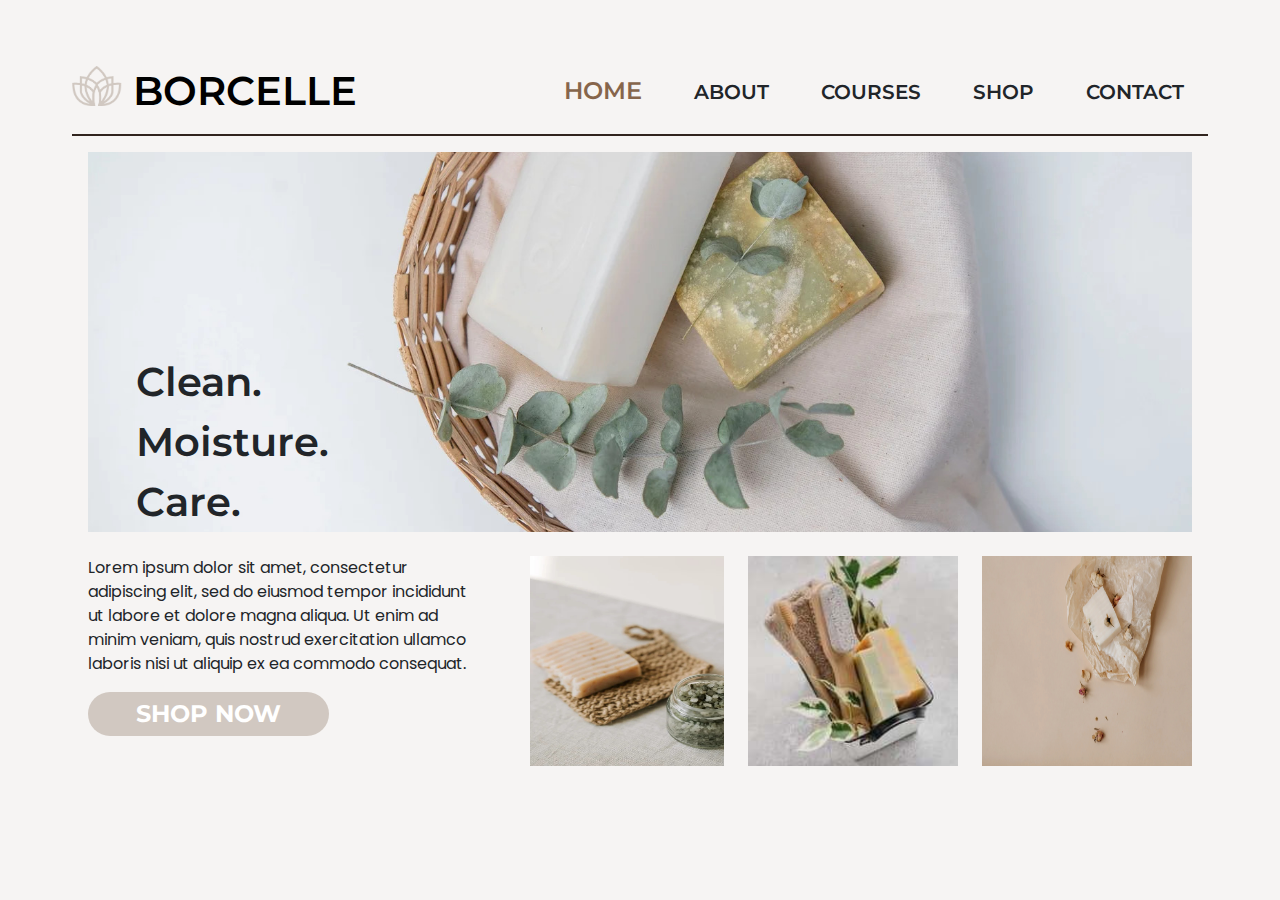
==== AWST/MidtermActs/MidtermActivity1/index.html @ 10aae7a9 "initial commit" ====
<!DOCTYPE html>
<html lang="en">

<head>
    <meta charset="UTF-8">
    <meta name="viewport" content="width=device-width, initial-scale=1.0">
    <link rel="stylesheet" href="assets/css/style.css">
    <link rel="preconnect" href="https://fonts.googleapis.com">
    <link rel="preconnect" href="https://fonts.gstatic.com" crossorigin>
    <link
        href="https://fonts.googleapis.com/css2?family=Poppins:ital,wght@0,100;0,200;0,300;0,400;0,500;0,600;0,700;0,800;0,900;1,100;1,200;1,300;1,400;1,500;1,600;1,700;1,800;1,900&display=swap"
        rel="stylesheet">
    <link rel="preconnect" href="https://fonts.googleapis.com">
    <link rel="preconnect" href="https://fonts.gstatic.com" crossorigin>
    <link href="https://fonts.googleapis.com/css2?family=Montserrat:ital,wght@0,100..900;1,100..900&display=swap"
        rel="stylesheet">
    <link href="https://cdn.jsdelivr.net/npm/bootstrap@5.3.3/dist/css/bootstrap.min.css" rel="stylesheet"
        integrity="sha384-QWTKZyjpPEjISv5WaRU9OFeRpok6YctnYmDr5pNlyT2bRjXh0JMhjY6hW+ALEwIH" crossorigin="anonymous">
    <script src="https://cdn.jsdelivr.net/npm/bootstrap@5.3.3/dist/js/bootstrap.bundle.min.js"
        integrity="sha384-YvpcrYf0tY3lHB60NNkmXc5s9fDVZLESaAA55NDzOxhy9GkcIdslK1eN7N6jIeHz"
        crossorigin="anonymous"></script>
    <title>Ambas - Midterm Activity 1</title>
</head>

<body class="costum-bg m-4">
    <div class="m-5">
        <nav class="navbar navbar-light bg-transparent costum-border navbar-expand-lg">
            <a class="navbar-brand text-uppercase fw-semibold fs-1" href="#">
                <img src="assets/images/logo.png" alt="logo" width="50" height="40"
                    class="d-inline-block align-text-top">
                borcelle
            </a>
        

            <button class="navbar-toggler" type="button" data-bs-toggle="collapse" data-bs-target="#navbarNav"
                aria-controls="navbarNav" aria-expanded="false" aria-label="Toggle navigation">
                <span class="navbar-toggler-icon"></span>
            </button>
        

            <div class="collapse navbar-collapse" id="navbarNav">
                <div class="ms-auto">
                    <a class="nav-link d-inline-block mx-4 text-uppercase fs-4 fw-semibold costum-navlink" href="index.html">Home</a>
                    <a class="nav-link d-inline-block mx-4 text-uppercase fs-5 fw-semibold" href="about.html">About</a>
                    <a class="nav-link d-inline-block mx-4 text-uppercase fs-5 fw-semibold" href="courses.html">Courses</a>
                    <a class="nav-link d-inline-block mx-4 text-uppercase fs-5 fw-semibold" href="shop.html">Shop</a>
                    <a class="nav-link d-inline-block mx-4 text-uppercase fs-5 fw-semibold" href="contact.html">Contact</a>
                </div>
            </div>
        </nav>
        

        <div class="p-3">
            <div class="position-relative bg-image">
                <div class="position-absolute bottom-0 start-0 ps-5">
                    <p class="fw-semibold fs-1 mb-0">Clean.</p>
                    <p class="fw-semibold fs-1 mb-0">Moisture.</p>
                    <p class="fw-semibold fs-1 mb-0">Care.</p>
                </div>
            </div>
            <div class="d-flex mt-4 flex-lg-row align-items-start">
                <div class="me-5" style="width: 40%;">
                    <p class="fs-6 poppins-font">Lorem ipsum dolor sit amet, consectetur adipiscing elit, sed do eiusmod
                        tempor incididunt ut labore et dolore magna aliqua. Ut enim ad minim veniam, quis nostrud
                        exercitation ullamco laboris nisi ut aliquip ex ea commodo consequat.</p>
                    <button class="rounded-5 costum-shop fs-4 border-0 px-5 py-1">
                        <a href="" class="text-uppercase text-decoration-none text-white fw-bold">shop now</a>
                    </button>
                </div>
                <div class="d-flex" style="width: 60%;">
                    <img src="assets/images/home2.jpg" class="me-4 flex-grow-1" height="210" width="210" alt="...">
                    <img src="assets/images/home3.jpg" class="me-4 flex-grow-1" height="210" width="210" alt="...">
                    <img src="assets/images/home4.jpg" class="flex-grow-1+" height="210" width="210" alt="...">
                </div>
            </div>

        </div>
    </div>
    
</body>

</html>
---- AWST/MidtermActs/MidtermActivity1/assets/css/style.css ----
*{
    font-family: 'Montserrat', sans-serif;
}
.poppins-font{
    font-family: 'Poppins', sans-serif;
}
.costum-bg{
    background-color: #f6f4f3;
}
.costum-border{
    border-bottom: 2px solid #31241e;
}
.bg-image{
    background-image: url(../images/home1.jpg);
    background-size: cover; 
    background-position: center; 
    height: 380px;
}
.costum-shop{
    background-color: #d1c8c1;
}
.costum-navlink{
    color: #86654b !important;
}
.about-image{
    height: 500px !important;
    width: 500px !important;
    object-fit: cover;
}
.about-font{
    color: #31241e !important;
}
.courses-image{
    height: 350px !important;
    width: 600px !important;
    object-fit: cover;
}
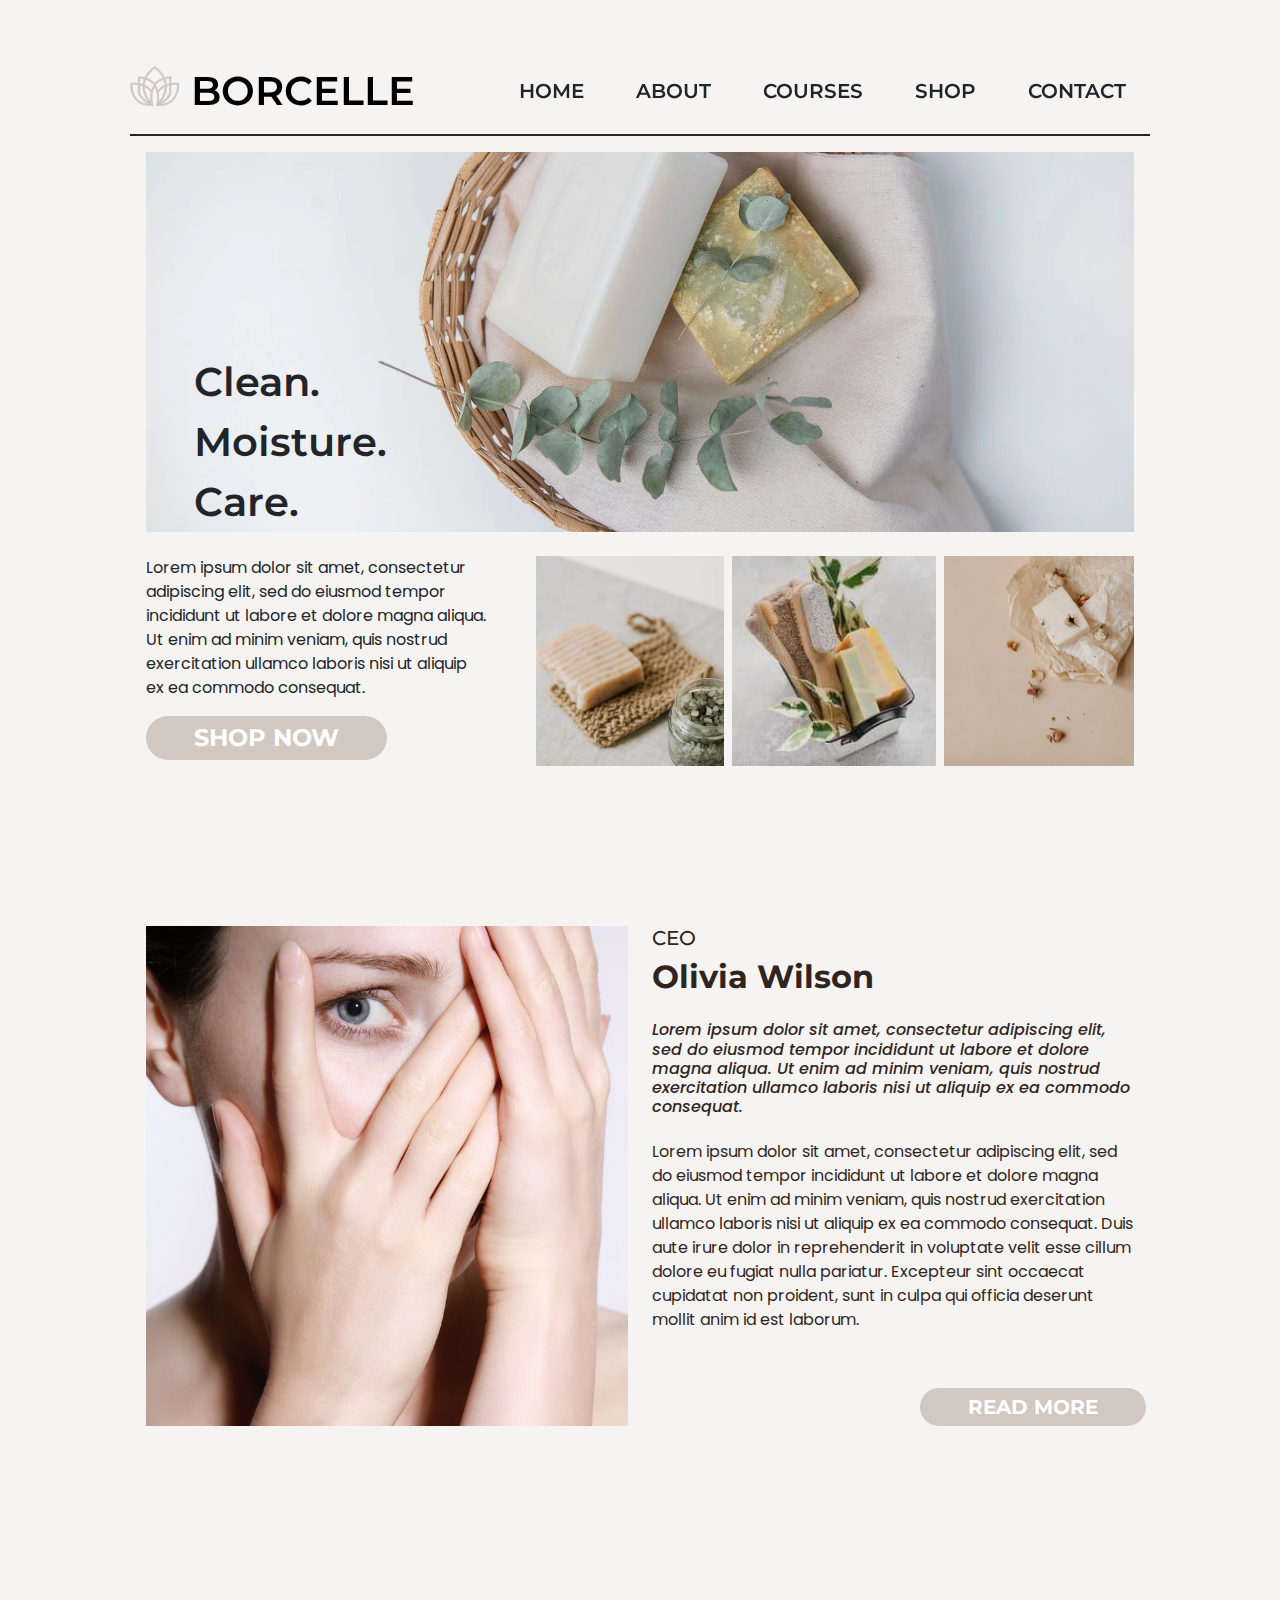
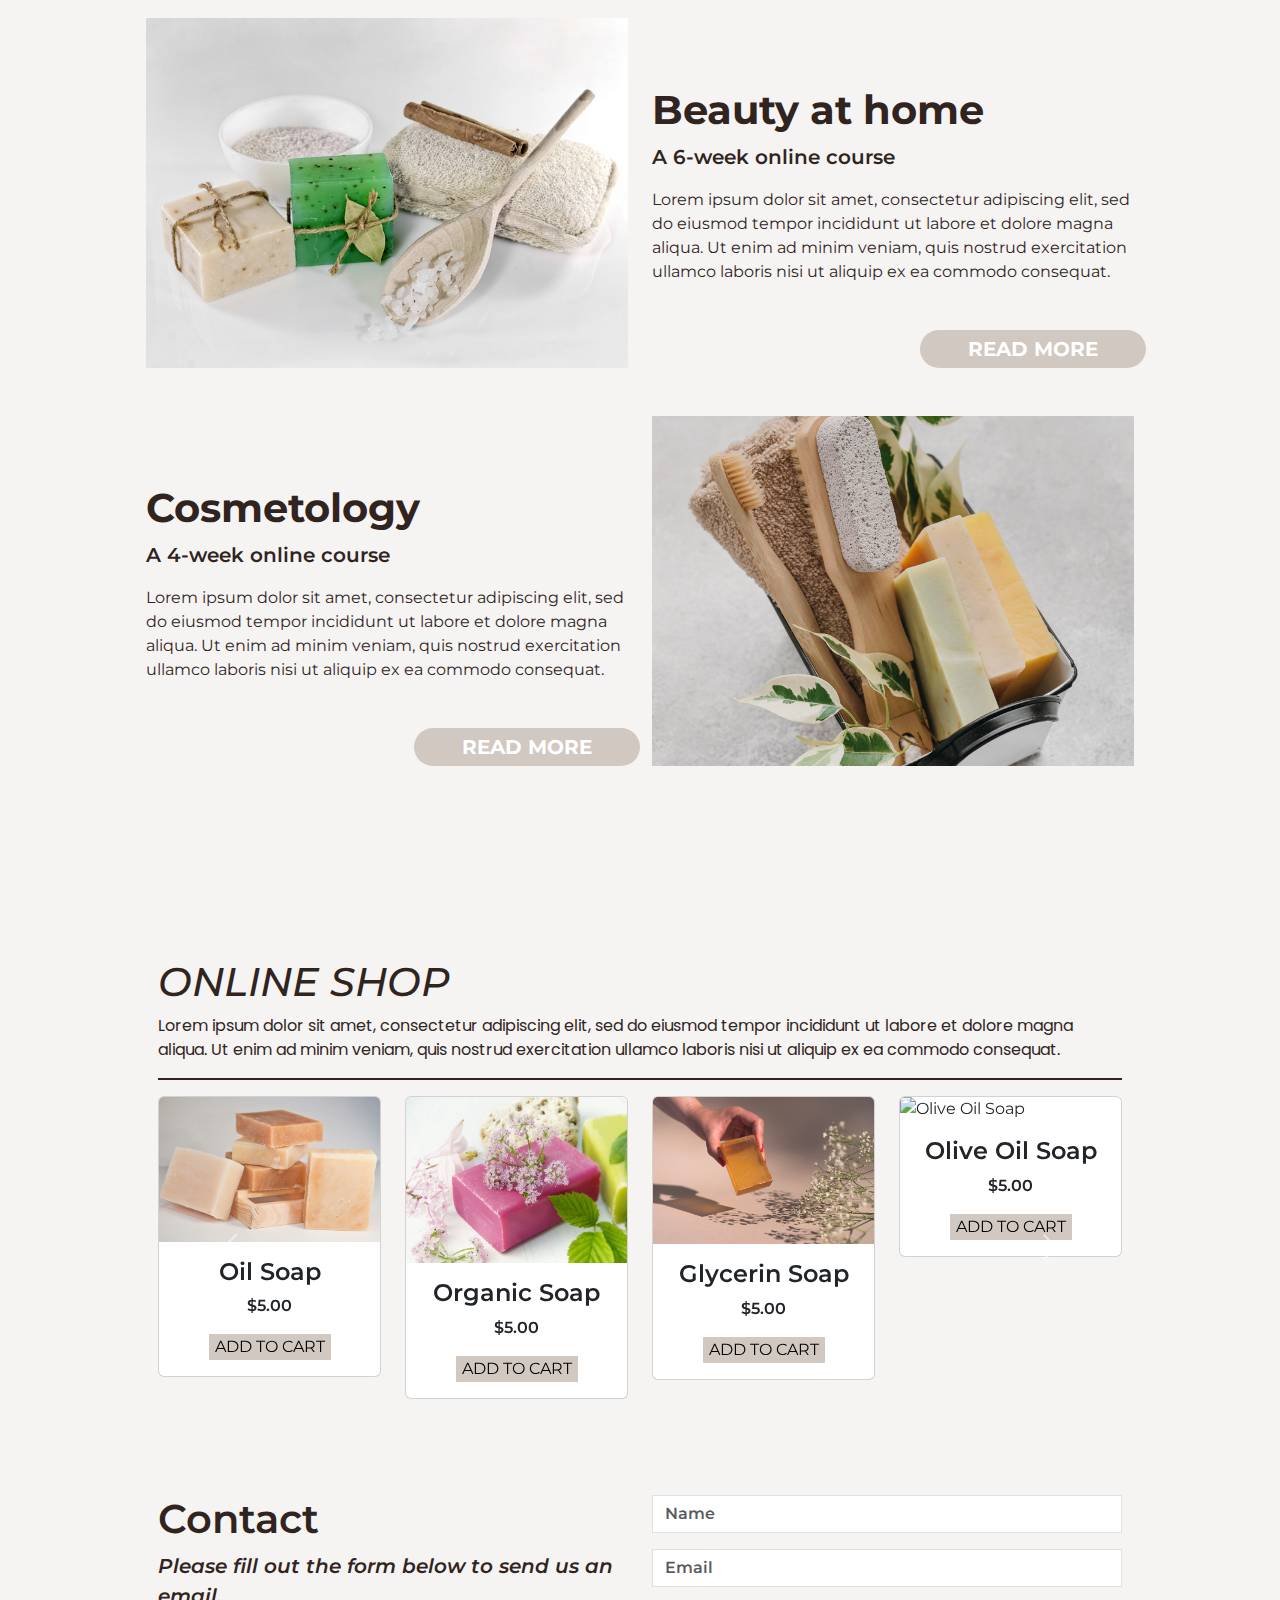
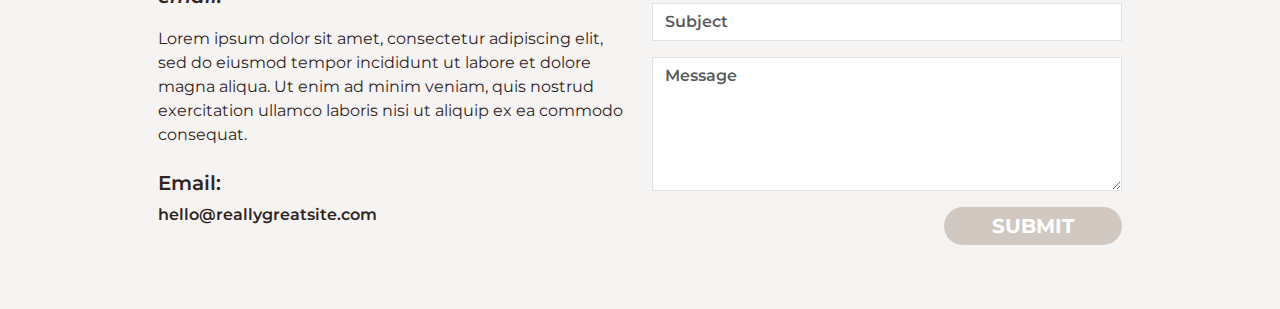
==== commit 5f9150db: "Update index.html" ====
--- a/AWST/MidtermActs/MidtermActivity1/index.html
+++ b/AWST/MidtermActs/MidtermActivity1/index.html
@@ -23,34 +23,38 @@
 </head>
 
 <body class="costum-bg m-4">
+    <div class="container fixed-container">
     <div class="m-5">
-        <nav class="navbar navbar-light bg-transparent costum-border navbar-expand-lg">
+        <nav class="navbar navbar-light costum-border navbar-expand-lg sticky-lg-top">
             <a class="navbar-brand text-uppercase fw-semibold fs-1" href="#">
                 <img src="assets/images/logo.png" alt="logo" width="50" height="40"
                     class="d-inline-block align-text-top">
                 borcelle
             </a>
-        
+
 
             <button class="navbar-toggler" type="button" data-bs-toggle="collapse" data-bs-target="#navbarNav"
                 aria-controls="navbarNav" aria-expanded="false" aria-label="Toggle navigation">
                 <span class="navbar-toggler-icon"></span>
             </button>
-        
+
 
             <div class="collapse navbar-collapse" id="navbarNav">
                 <div class="ms-auto">
-                    <a class="nav-link d-inline-block mx-4 text-uppercase fs-4 fw-semibold costum-navlink" href="index.html">Home</a>
-                    <a class="nav-link d-inline-block mx-4 text-uppercase fs-5 fw-semibold" href="about.html">About</a>
-                    <a class="nav-link d-inline-block mx-4 text-uppercase fs-5 fw-semibold" href="courses.html">Courses</a>
-                    <a class="nav-link d-inline-block mx-4 text-uppercase fs-5 fw-semibold" href="shop.html">Shop</a>
-                    <a class="nav-link d-inline-block mx-4 text-uppercase fs-5 fw-semibold" href="contact.html">Contact</a>
+                    <a class="nav-link d-inline-block mx-4 text-uppercase fs-5 fw-semibold"
+                        href="#">Home</a>
+                    <a class="nav-link d-inline-block mx-4 text-uppercase fs-5 fw-semibold" href="#about">About</a>
+                    <a class="nav-link d-inline-block mx-4 text-uppercase fs-5 fw-semibold"
+                        href="#courses">Courses</a>
+                    <a class="nav-link d-inline-block mx-4 text-uppercase fs-5 fw-semibold" href="#shop">Shop</a>
+                    <a class="nav-link d-inline-block mx-4 text-uppercase fs-5 fw-semibold"
+                        href="#contact">Contact</a>
                 </div>
             </div>
         </nav>
-        
-
-        <div class="p-3">
+
+
+        <div id="home" class="container p-3">
             <div class="position-relative bg-image">
                 <div class="position-absolute bottom-0 start-0 ps-5">
                     <p class="fw-semibold fs-1 mb-0">Clean.</p>
@@ -67,16 +71,198 @@
                         <a href="" class="text-uppercase text-decoration-none text-white fw-bold">shop now</a>
                     </button>
                 </div>
-                <div class="d-flex" style="width: 60%;">
-                    <img src="assets/images/home2.jpg" class="me-4 flex-grow-1" height="210" width="210" alt="...">
-                    <img src="assets/images/home3.jpg" class="me-4 flex-grow-1" height="210" width="210" alt="...">
-                    <img src="assets/images/home4.jpg" class="flex-grow-1+" height="210" width="210" alt="...">
-                </div>
+                <div class="d-flex justify-content-between" style="width: 70%;">
+                    <div class="flex-fill d-flex justify-content-center">
+                        <img src="assets/images/home2.jpg" class="img-fluid me-3" style="height: 210px; width: 210px; object-fit: cover;" alt="...">
+                    </div>
+                    <div class="flex-fill d-flex justify-content-center">
+                        <img src="assets/images/home3.jpg" class="img-fluid me-3" style="height: 210px; width: 210px; object-fit: cover;" alt="...">
+                    </div>
+                    <div class="flex-fill d-flex justify-content-center">
+                        <img src="assets/images/home4.jpg" class="img-fluid" style="height: 210px; width: 210px; object-fit: cover;" alt="...">
+                    </div>
+                </div>
+                
             </div>
 
         </div>
+
+        <div id="about" class="p-3 mt-5 pt-5">
+            <div class="row pt-5">
+
+                <div class="col-md-6 ">
+                    <img src="assets/images/about1.jpg" class="img-fluid about-image" alt="...">
+                </div>
+        
+                
+                <div class="col-md-6  position-relative">
+                   
+                    <h3 class="fs-5 about-font">CEO</h3>
+                    <h2 class="fs-2 fw-bold about-font">Olivia Wilson</h2>
+        
+                  
+                    <h5 class="fs-6 text-justify fw-medium fst-italic about-font my-4 poppins-font">
+                        Lorem ipsum dolor sit amet, consectetur adipiscing elit, sed do eiusmod tempor incididunt ut labore et dolore magna aliqua. Ut enim ad minim veniam, quis nostrud exercitation ullamco laboris nisi ut aliquip ex ea commodo consequat.
+                    </h5>
+        
+                  
+                    <p class="fs-6 text-justify about-font poppins-font">
+                        Lorem ipsum dolor sit amet, consectetur adipiscing elit, sed do eiusmod tempor incididunt ut labore et dolore magna aliqua. Ut enim ad minim veniam, quis nostrud exercitation ullamco laboris nisi ut aliquip ex ea commodo consequat. Duis aute irure dolor in reprehenderit in voluptate velit esse cillum dolore eu fugiat nulla pariatur. Excepteur sint occaecat cupidatat non proident, sunt in culpa qui officia deserunt mollit anim id est laborum.
+                    </p>
+        
+                
+                    <button class="rounded-5 costum-shop fs-5 border-0 px-5 py-1 position-absolute bottom-0 end-0">
+                        <a href="" class="text-uppercase text-decoration-none text-white fw-bold">Read More</a>
+                    </button>
+                </div>
+            </div>
+
+
+            <div id="courses" class="mt-5 pt-5">
+                <div class="row mb-5 pt-5 mt-5">
+                    
+                    <div class="col-md-6">
+                        <img src="assets/images/courses1.jpg" class="img-fluid courses-image" alt="Beauty at home">
+                    </div>
+        
+                    
+                    <div class="col-md-6 d-flex flex-column justify-content-center position-relative">
+                        <h3 class="fw-bold fs-1 fw-semibold about-font">Beauty at home</h3>
+                        <p class="fs-5 fw-semibold about-font">A 6-week online course</p>
+                        <p class="fs-6 about-font">Lorem ipsum dolor sit amet, consectetur adipiscing elit, sed do eiusmod tempor incididunt ut labore et dolore magna aliqua. Ut enim ad minim veniam, quis nostrud exercitation ullamco laboris nisi ut aliquip ex ea commodo consequat.</p>
+                        <button class="rounded-5 costum-shop fs-5 border-0 px-5 py-1 position-absolute bottom-0 end-0">
+                            <a href="" class="text-uppercase text-decoration-none text-white fw-bold">Read More</a>
+                        </button>
+                    </div>
+                </div>
+        
+                <div class="row">
+                    
+                    <div class="col-md-6 d-flex flex-column justify-content-center position-relative">
+                        <h3 class="fw-bold fs-1 fw-semibold about-font">Cosmetology</h3>
+                        <p class="fs-5 fw-semibold about-font">A 4-week online course</p>
+                        <p class="fs-6 about-font">Lorem ipsum dolor sit amet, consectetur adipiscing elit, sed do eiusmod tempor incididunt ut labore et dolore magna aliqua. Ut enim ad minim veniam, quis nostrud exercitation ullamco laboris nisi ut aliquip ex ea commodo consequat.</p>
+                        <button class="rounded-5 costum-shop fs-5 border-0 px-5 py-1 position-absolute bottom-0 end-0">
+                            <a href="" class="text-uppercase text-decoration-none text-white fw-bold">Read More</a>
+                        </button>
+                    </div>
+        
+                   
+                    <div class="col-md-6">
+                        <img src="assets/images/courses2.jpg" class="img-fluid courses-image" alt="Cosmetology">
+                    </div>
+                </div>
+            </div>
+
+
+
+            <div id="shop" class="container mt-5 pt-5">
+                <div class="shop-heading justify-content-center mt-5 pt-5">
+                    <h1 class="fs-1 fst-italic about-font">ONLINE SHOP</h1>
+                    <p class="poppins-font fs-6 about-font costum-border pb-3">Lorem ipsum dolor sit amet, consectetur adipiscing elit, sed do eiusmod tempor incididunt ut labore et dolore magna aliqua. Ut enim ad minim veniam, quis nostrud exercitation ullamco laboris nisi ut aliquip ex ea commodo consequat.</p>
+                </div>
+            
+                <div id="shopCarousel" class="carousel slide" data-ride="carousel">
+                    <div class="carousel-inner">
+                        <div class="carousel-item active">
+                            <div class="row">
+                                <div class="col-md-3">
+                                    <div class="card">
+                                        <img src="assets/images/shop1.jpg" class="card-img-top" alt="Oil Soap">
+                                        <div class="card-body text-center">
+                                            <h5 class="card-title fs-4 fw-semibold">Oil Soap</h5>
+                                            <p class="card-text fw-semibold">$5.00</p>
+                                            <button class="border-0 costum-shop">ADD TO CART</button>
+                                        </div>
+                                    </div>
+                                </div>
+                                <div class="col-md-3">
+                                    <div class="card">
+                                        <img src="assets/images/shop2.jpg" class="card-img-top" alt="Organic Soap">
+                                        <div class="card-body text-center">
+                                            <h5 class="card-title fs-4 fw-semibold">Organic Soap</h5>
+                                            <p class="card-text fw-semibold">$5.00</p>
+                                            <button class="border-0 costum-shop">ADD TO CART</button>
+                                        </div>
+                                    </div>
+                                </div>
+                                <div class="col-md-3">
+                                    <div class="card">
+                                        <img src="assets/images/shop3.jpg" class="card-img-top" alt="Glycerin Soap">
+                                        <div class="card-body text-center">
+                                            <h5 class="card-title fs-4 fw-semibold">Glycerin Soap</h5>
+                                            <p class="card-text fw-semibold">$5.00</p>
+                                            <button class="border-0 costum-shop">ADD TO CART</button>
+                                        </div>
+                                    </div>
+                                </div>
+                                <div class="col-md-3">
+                                    <div class="card">
+                                        <img src="assets/images/shop5.png" class="card-img-top" alt="Olive Oil Soap">
+                                        <div class="card-body text-center">
+                                            <h5 class="card-title fs-4 fw-semibold">Olive Oil Soap</h5>
+                                            <p class="card-text fw-semibold">$5.00</p>
+                                            <button class="border-0 costum-shop">ADD TO CART</button>
+                                        </div>
+                                    </div>
+                                </div>
+                            </div>
+                        </div>
+                    </div>
+            
+                    <a class="carousel-control-prev" href="#shopCarousel" role="button" data-slide="prev">
+                        <span class="carousel-control-prev-icon" aria-hidden="true"></span>
+                    </a>
+                    <a class="carousel-control-next" href="#shopCarousel" role="button" data-slide="next">
+                        <span class="carousel-control-next-icon" aria-hidden="true"></span>
+                    </a>
+                </div>
+            </div>
+
+
+
+            <div id="contact" class="container contact-section mt-5">
+                <div class="row">
+                    <div class="col-md-6 mt-5">
+                        <div class="contact-heading">
+                            <h1 class="fs-1 about-font fw-semibold">Contact</h1>
+                            <p class="fs-5 about-font fw-semibold fst-italic">Please fill out the form below to send us an email.</p>
+                            <p class="about-font">Lorem ipsum dolor sit amet, consectetur adipiscing elit, sed do eiusmod tempor incididunt ut labore et dolore magna aliqua. Ut enim ad minim veniam, quis nostrud exercitation ullamco laboris nisi ut aliquip ex ea commodo consequat.</p>
+                        </div>
+                        <div class="contact-info">
+                            <h5 class="about-font fw-semibold mt-4">Email:</h5>
+                            <p class="about-font fw-semibold">hello@reallygreatsite.com</p>
+                        </div>
+                    </div>
+            
+                    <div class="col-md-6 mt-5">
+                        <form class="contact-form">
+                            <div class="form-group">
+                                <input type="text" class="form-control rounded-0 about-font fw-semibold mb-3 costum-shop" id="name" placeholder="Name">
+                            </div>
+                            <div class="form-group">
+                                <input type="email" class="form-control rounded-0 about-font fw-semibold mb-3 costum-shop" id="email" placeholder="Email">
+                            </div>
+                            <div class="form-group">
+                                <input type="text" class="form-control rounded-0 about-font fw-semibold mb-3 costum-shop" id="subject" placeholder="Subject">
+                            </div>
+                            <div class="form-group">
+                                <textarea class="form-control rounded-0 about-font fw-semibold mb-3 costum-shop" id="message" rows="5" placeholder="Message"></textarea>
+                            </div>
+                            <div class="text-end"> 
+                                <button type="submit" class="rounded-5 costum-shop fs-5 border-0 px-5 py-1 text-uppercase text-decoration-none text-white fw-bold">
+                                    Submit
+                                </button>
+                            </div>
+                        </form>
+                    </div>
+                    
+                </div>
+            </div>
+
     </div>
-    
+</div>
+<script src="assets/javascript/app.js"></script>
 </body>
 
-</html>+</html>
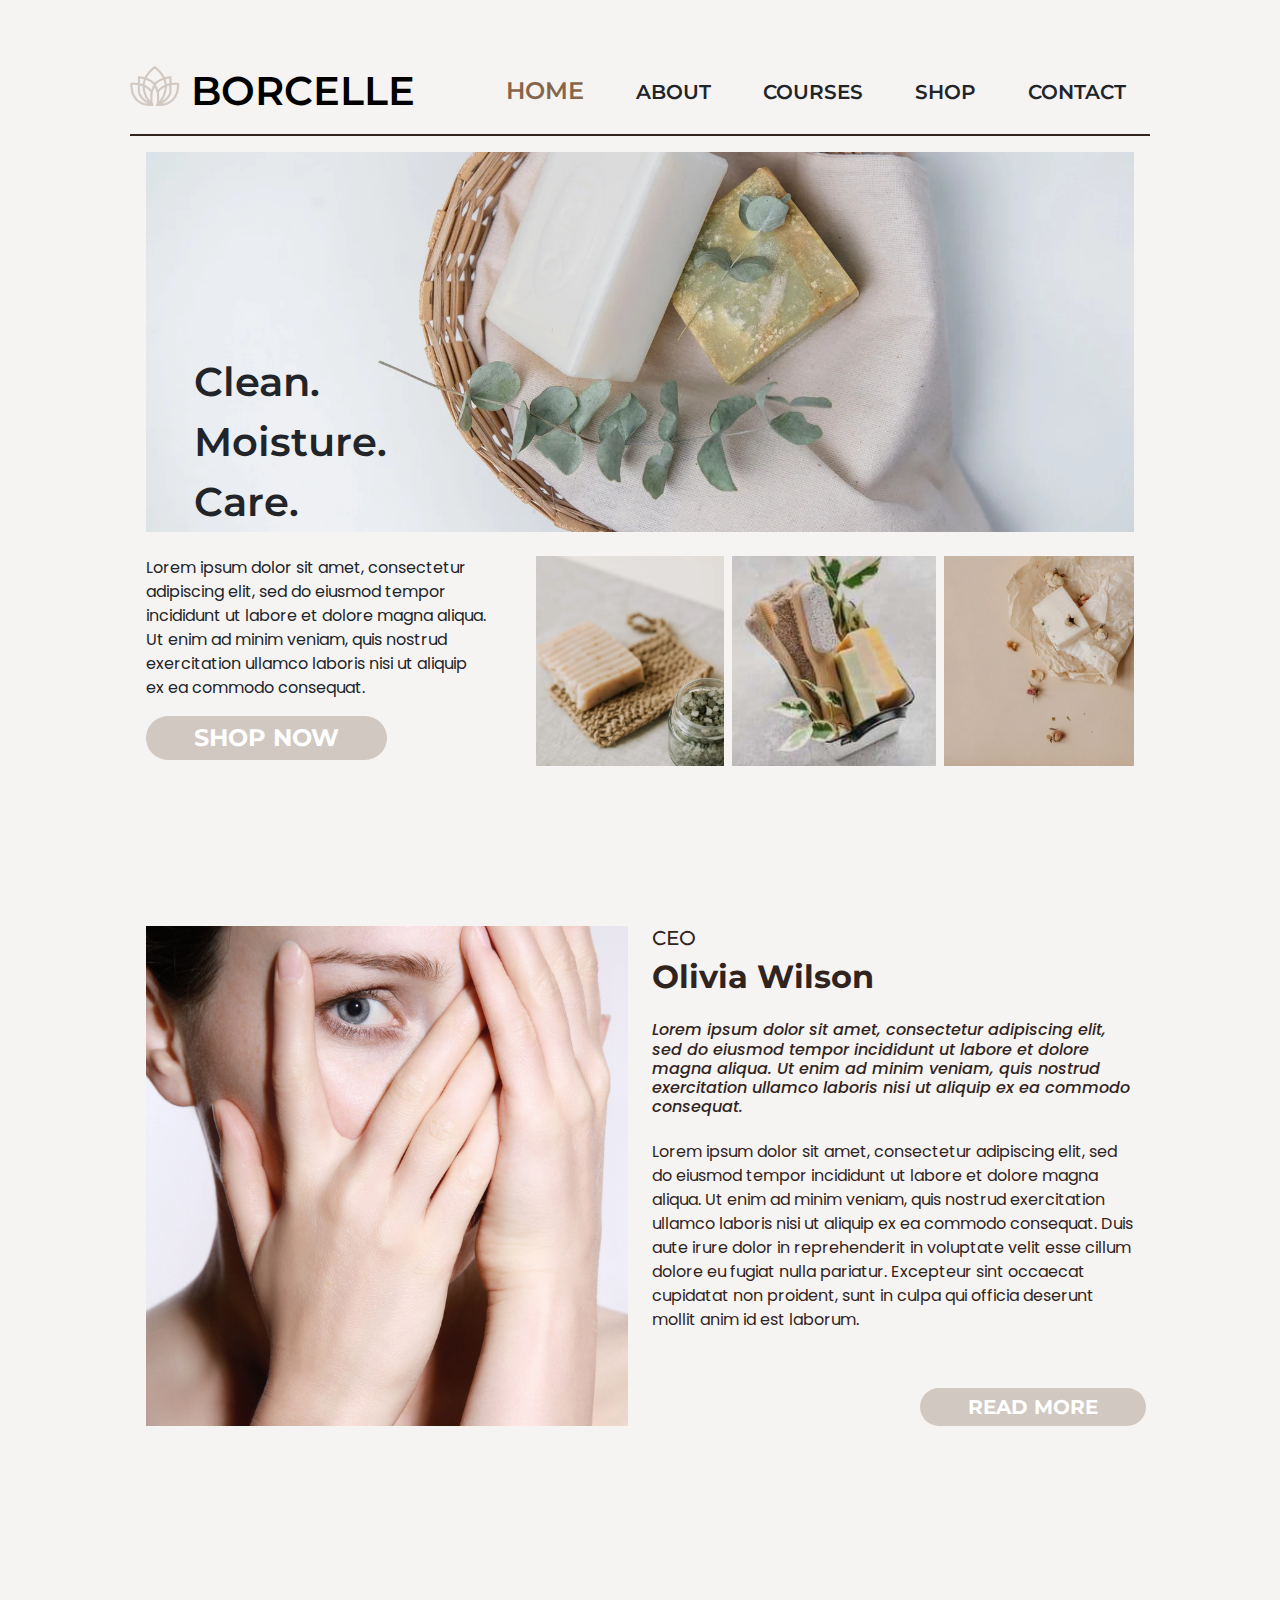
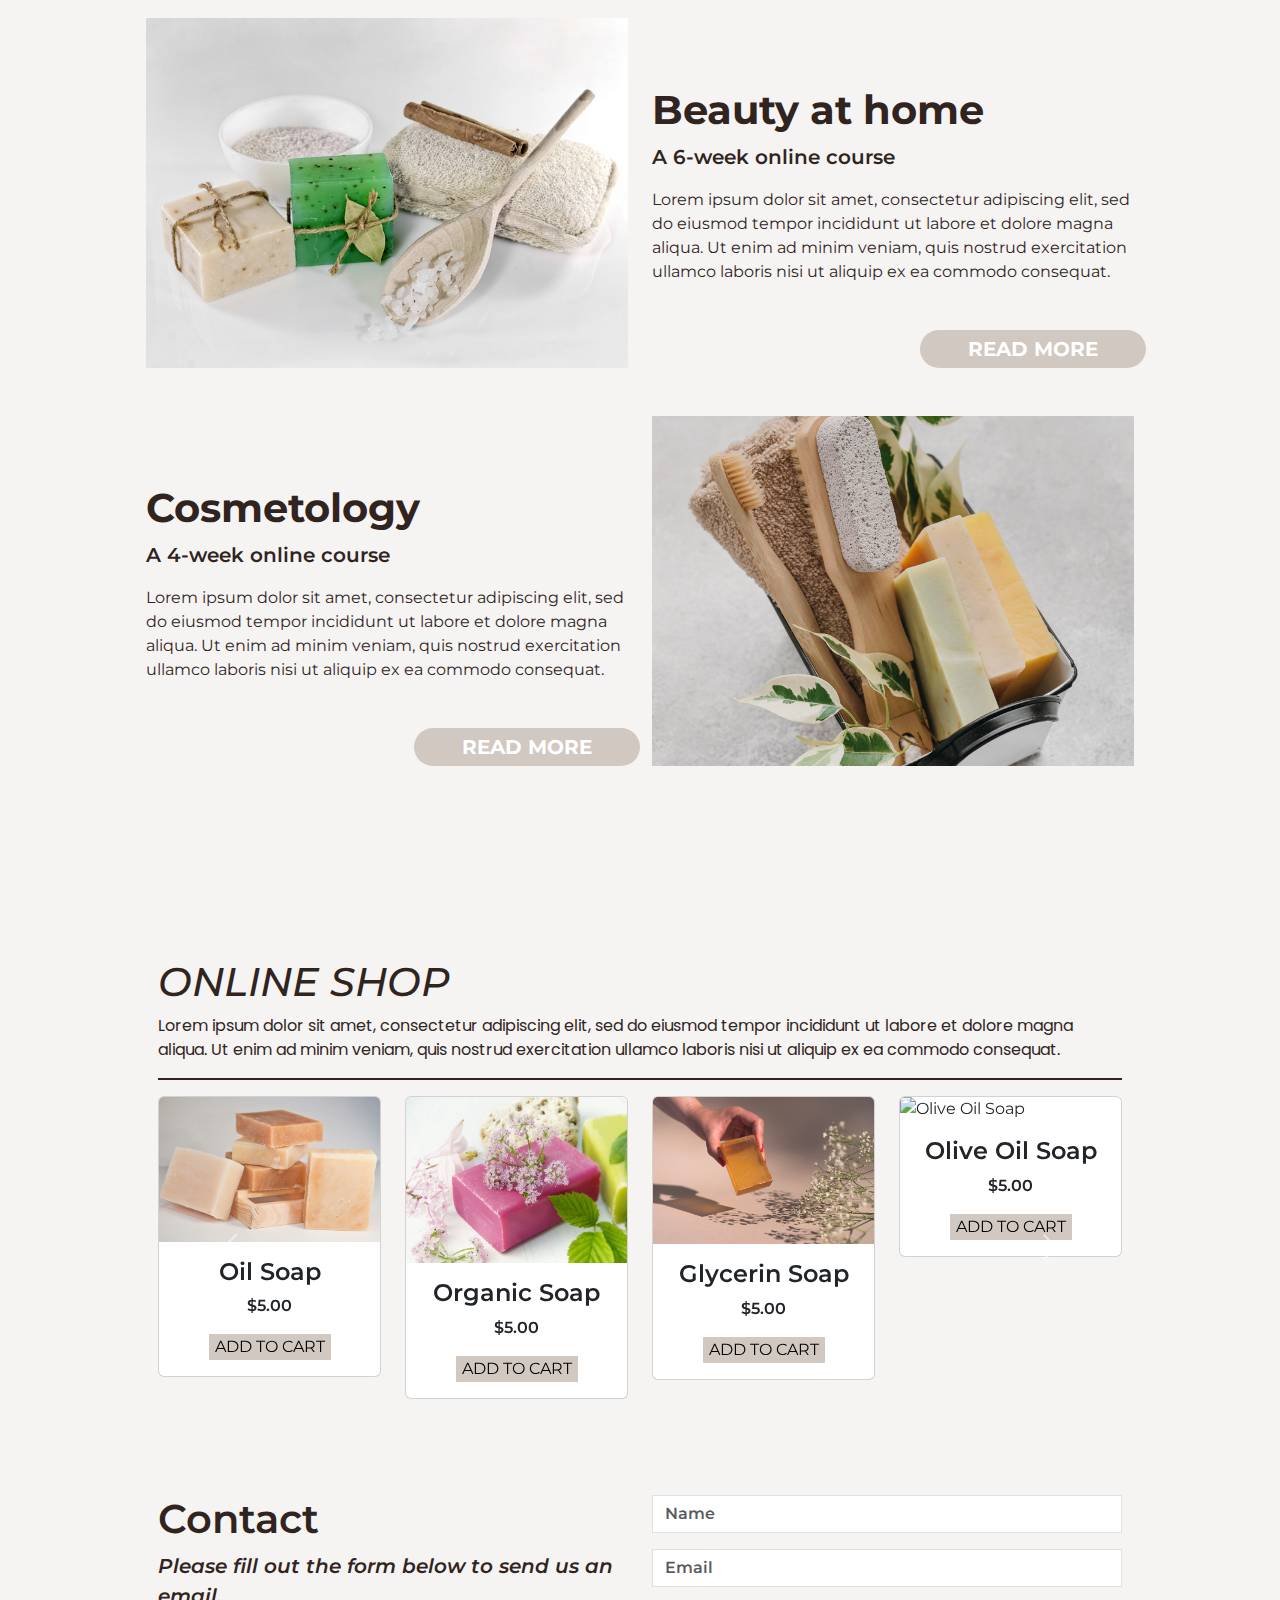
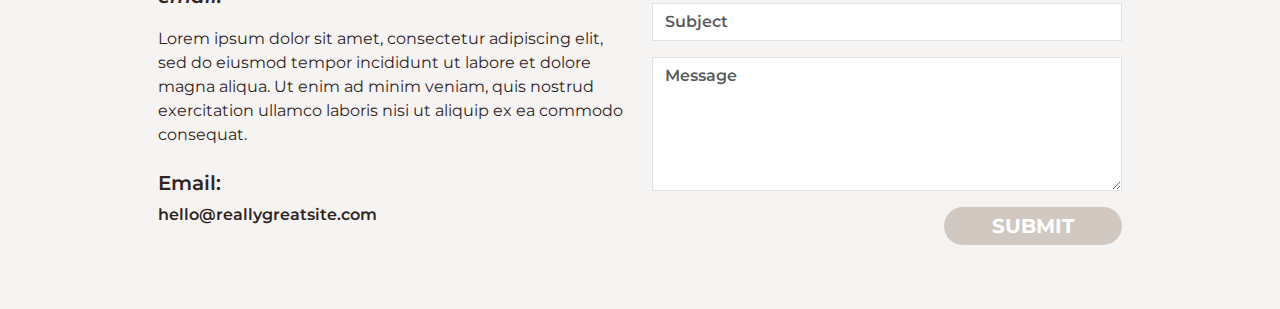
==== commit 0c6b8bb3: "Update index.html" ====
--- a/AWST/MidtermActs/MidtermActivity1/index.html
+++ b/AWST/MidtermActs/MidtermActivity1/index.html
@@ -19,7 +19,7 @@
     <script src="https://cdn.jsdelivr.net/npm/bootstrap@5.3.3/dist/js/bootstrap.bundle.min.js"
         integrity="sha384-YvpcrYf0tY3lHB60NNkmXc5s9fDVZLESaAA55NDzOxhy9GkcIdslK1eN7N6jIeHz"
         crossorigin="anonymous"></script>
-    <title>Ambas - Midterm Activity 1</title>
+    <title>- Midterm Activity 1</title>
 </head>
 
 <body class="costum-bg m-4">
--- a/AWST/MidtermActs/MidtermActivity1/assets/css/style.css
+++ b/AWST/MidtermActs/MidtermActivity1/assets/css/style.css
@@ -9,6 +9,7 @@
 }
 .costum-border{
     border-bottom: 2px solid #31241e;
+    background-color: #f6f4f3
 }
 .bg-image{
     background-image: url(../images/home1.jpg);
